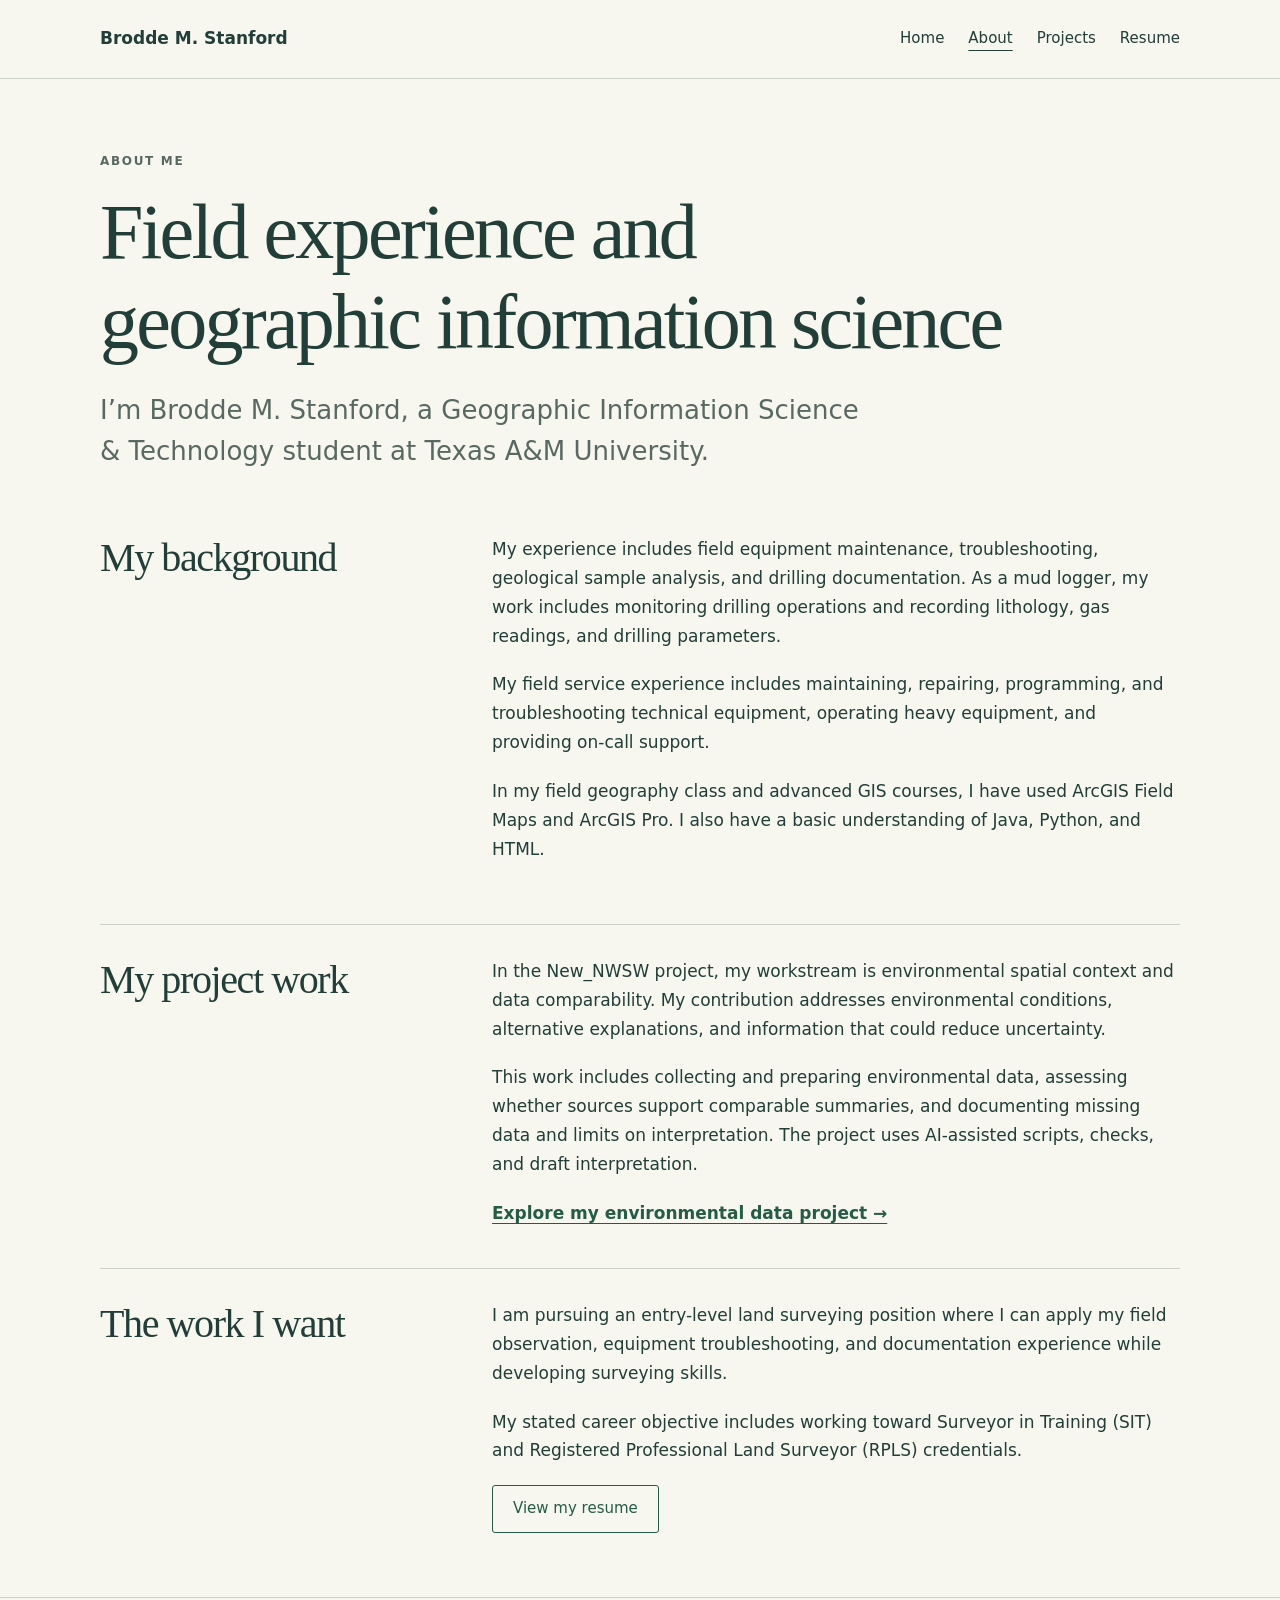
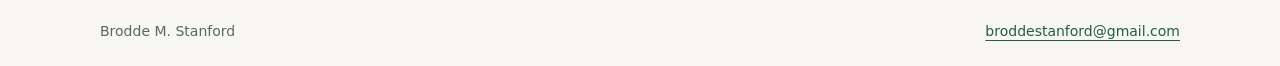
==== about.html @ 60e75bee "Build multi-page personal portfolio" ====
<!doctype html>
<html lang="en">
<head>
  <meta charset="utf-8">
  <meta name="viewport" content="width=device-width, initial-scale=1">
  <meta name="description"
        content="About Brodde M. Stanford, his GIS studies, field experience, and interest in entry-level land surveying.">
  <title>Brodde M. Stanford | About</title>
  <link rel="stylesheet" href="style.css">
</head>
<body>
  <a class="skip-link" href="#main">Skip to content</a>

  <header class="site-header">
    <div class="container header-inner">
      <a class="site-name" href="index.html">Brodde M. Stanford</a>
      <nav aria-label="Main navigation">
        <a href="index.html">Home</a>
        <a href="about.html" aria-current="page">About</a>
        <a href="projects.html">Projects</a>
        <a href="resume.html">Resume</a>
      </nav>
    </div>
  </header>

  <main class="container" id="main">
    <header class="page-heading">
      <p class="eyebrow">About me</p>
      <h1>Field experience and geographic information science</h1>
      <p class="lead">
        I’m Brodde M. Stanford, a Geographic Information Science
        &amp; Technology student at Texas A&amp;M University.
      </p>
    </header>

    <section class="split" aria-labelledby="background-title">
      <h2 id="background-title">My background</h2>
      <div class="prose">
        <p>
          My experience includes field equipment maintenance,
          troubleshooting, geological sample analysis, and drilling
          documentation. As a mud logger, my work includes monitoring
          drilling operations and recording lithology, gas readings,
          and drilling parameters.
        </p>
        <p>
          My field service experience includes maintaining, repairing,
          programming, and troubleshooting technical equipment,
          operating heavy equipment, and providing on-call support.
        </p>
        <p>
          In my field geography class and advanced GIS courses,
          I have used ArcGIS Field Maps and ArcGIS Pro.
          I also have a basic understanding of Java, Python, and HTML.
        </p>
      </div>
    </section>

    <section class="split" aria-labelledby="research-title">
      <h2 id="research-title">My project work</h2>
      <div class="prose">
        <p>
          In the New_NWSW project, my workstream is environmental
          spatial context and data comparability. My contribution
          addresses environmental conditions, alternative
          explanations, and information that could reduce uncertainty.
        </p>
        <p>
          This work includes collecting and preparing environmental
          data, assessing whether sources support comparable
          summaries, and documenting missing data and limits on
          interpretation. The project uses AI-assisted scripts,
          checks, and draft interpretation.
        </p>
        <a class="project-link" href="project-1.html">
          Explore my environmental data project →
        </a>
      </div>
    </section>

    <section class="split" aria-labelledby="direction-title">
      <h2 id="direction-title">The work I want</h2>
      <div class="prose">
        <p>
          I am pursuing an entry-level land surveying position
          where I can apply my field observation, equipment
          troubleshooting, and documentation experience while
          developing surveying skills.
        </p>
        <p>
          My stated career objective includes working toward
          Surveyor in Training (SIT) and Registered Professional
          Land Surveyor (RPLS) credentials.
        </p>
        <a class="button" href="resume.html">View my resume</a>
      </div>
    </section>
  </main>

  <footer class="site-footer">
    <div class="container footer-inner">
      <p>Brodde M. Stanford</p>
      <a href="mailto:broddestanford@gmail.com">
        broddestanford@gmail.com
      </a>
    </div>
  </footer>
</body>
</html>
---- style.css ----
:root {
  --paper: #f7f6ef;
  --surface: #fffef8;
  --ink: #213e39;
  --muted: #586962;
  --accent: #255c46;
  --line: #ccd3c6;
  --radius: 6px;
}

* { box-sizing: border-box; }

html {
  scroll-behavior: smooth;
  scroll-padding-top: 24px;
}

body {
  margin: 0;
  min-height: 100vh;
  display: flex;
  flex-direction: column;
  background: var(--paper);
  color: var(--ink);
  font: 17px/1.7 system-ui, sans-serif;
  overflow-wrap: break-word;
}

a {
  color: var(--accent);
  text-underline-offset: 4px;
}

a:hover { text-decoration-thickness: 2px; }

:focus-visible {
  outline: 3px solid #a56527;
  outline-offset: 5px;
}

.container {
  width: min(100% - 48px, 1080px);
  margin-inline: auto;
}

main {
  flex: 1;
  padding-bottom: 64px;
}

.site-header { border-bottom: 1px solid var(--line); }

.header-inner,
.footer-inner {
  display: flex;
  align-items: center;
  justify-content: space-between;
  gap: 24px;
  padding-block: 22px;
}

.site-name {
  color: var(--ink);
  font-weight: 700;
  text-decoration: none;
}

nav {
  display: flex;
  flex-wrap: wrap;
  gap: 8px 24px;
}

nav a {
  padding-block: 4px;
  color: var(--ink);
  font-size: 15px;
  text-decoration: none;
}

nav a:hover,
nav a[aria-current="page"] {
  text-decoration: underline;
  text-underline-offset: 7px;
}

.skip-link {
  position: absolute;
  top: -100px;
  left: 16px;
  z-index: 10000;
  padding: 10px 16px;
  background: var(--surface);
}

.skip-link:focus { top: 12px; }

.hero,
.page-heading { padding-block: 72px 44px; }

.eyebrow {
  margin: 0 0 16px;
  color: var(--muted);
  font-size: 12px;
  font-weight: 600;
  letter-spacing: .14em;
  text-transform: uppercase;
}

h1,
h2 {
  font-family: Georgia, serif;
  font-weight: 400;
  line-height: 1.15;
  letter-spacing: -.035em;
  text-wrap: balance;
}

h1 {
  max-width: 950px;
  margin: 0 0 24px;
  font-size: clamp(42px, 7vw, 78px);
}

h2 {
  margin: 0 0 20px;
  font-size: clamp(29px, 4vw, 40px);
}

h3 {
  margin: 0 0 12px;
  font-size: 21px;
  line-height: 1.35;
}

p { margin: 0 0 20px; }

.headline,
.lead {
  max-width: 760px;
  color: var(--muted);
  font-size: clamp(20px, 3vw, 26px);
  line-height: 1.55;
}

section + section,
.resume-section {
  margin-top: 40px;
  padding-top: 32px;
  border-top: 1px solid var(--line);
}

.prose { max-width: 760px; }

.prose h2:not(:first-child) { margin-top: 42px; }

.prose h3:not(:first-child) { margin-top: 28px; }

.prose li + li { margin-top: 8px; }

.split {
  display: grid;
  grid-template-columns: 1fr 2fr;
  gap: 48px;
}

.project-grid {
  display: grid;
  grid-template-columns: repeat(auto-fit, minmax(min(100%, 290px), 1fr));
  gap: 22px;
}

.project-card,
.featured {
  padding: clamp(24px, 4vw, 40px);
  border: 1px solid var(--line);
  border-radius: var(--radius);
  background: var(--surface);
}

.project-card {
  display: flex;
  flex-direction: column;
  align-items: flex-start;
}

.project-card p { color: var(--muted); }

.project-card .project-link { margin-top: auto; }

.project-link { font-weight: 600; }

.button {
  display: inline-block;
  padding: 10px 20px;
  border: 1px solid var(--accent);
  border-radius: 3px;
  color: var(--accent);
  font-size: 15px;
  text-decoration: none;
}

.button:hover {
  background: var(--accent);
  color: var(--surface);
}

.project-meta {
  display: grid;
  grid-template-columns: repeat(auto-fit, minmax(180px, 1fr));
  gap: 20px;
  margin: 0 0 36px;
  padding-block: 22px;
  border-block: 1px solid var(--line);
}

dt {
  color: var(--muted);
  font-size: 13px;
  font-weight: 600;
}

dd { margin: 6px 0 0; }

figure { margin: 28px 0; }

img,
svg {
  display: block;
  max-width: 100%;
  height: auto;
}

figure img { border-radius: var(--radius); }

figcaption,
.note,
.resume-meta {
  margin-top: 10px;
  color: var(--muted);
  font-size: 14px;
}

.map,
#map {
  width: 100%;
  height: clamp(300px, 55vh, 520px);
  border: 1px solid var(--line);
  border-radius: var(--radius);
}

.map img,
#map img { max-width: none; }

iframe {
  display: block;
  width: 100%;
  height: 560px;
  border: 1px solid var(--line);
  border-radius: var(--radius);
}

.table-wrap { overflow-x: auto; }

table {
  width: 100%;
  border-collapse: collapse;
  font-size: 15px;
}

th,
td {
  padding: 12px;
  border-bottom: 1px solid var(--line);
  text-align: left;
  vertical-align: top;
}

th { background: var(--surface); }

.resume-entry + .resume-entry { margin-top: 28px; }

.resume-entry h3 { margin-bottom: 4px; }

.resume-entry ul { padding-left: 22px; }

.site-footer {
  border-top: 1px solid var(--line);
  color: var(--muted);
  font-size: 14px;
}

.site-footer p { margin: 0; }

.site-footer a { overflow-wrap: anywhere; }

@media (max-width: 680px) {
  .container { width: min(100% - 36px, 1080px); }

  .header-inner,
  .footer-inner {
    align-items: flex-start;
    flex-direction: column;
    gap: 14px;
  }

  nav { gap: 8px 20px; }

  nav a { padding-block: 8px; }

  .hero,
  .page-heading { padding-block: 46px 30px; }

  .split { grid-template-columns: 1fr; gap: 20px; }

  main { padding-bottom: 40px; }

  iframe { height: 420px; }
}

@media (prefers-reduced-motion: reduce) {
  html { scroll-behavior: auto; }
}

@media print {
  body { background: white; color: black; font-size: 11pt; }
  .container { width: 100%; }
  nav, .skip-link, .button { display: none; }
  .hero, .page-heading { padding-block: 20px; }
  .project-card, .resume-entry, figure { break-inside: avoid; }
  a { color: black; }
  .map, #map, iframe { display: none; }
}
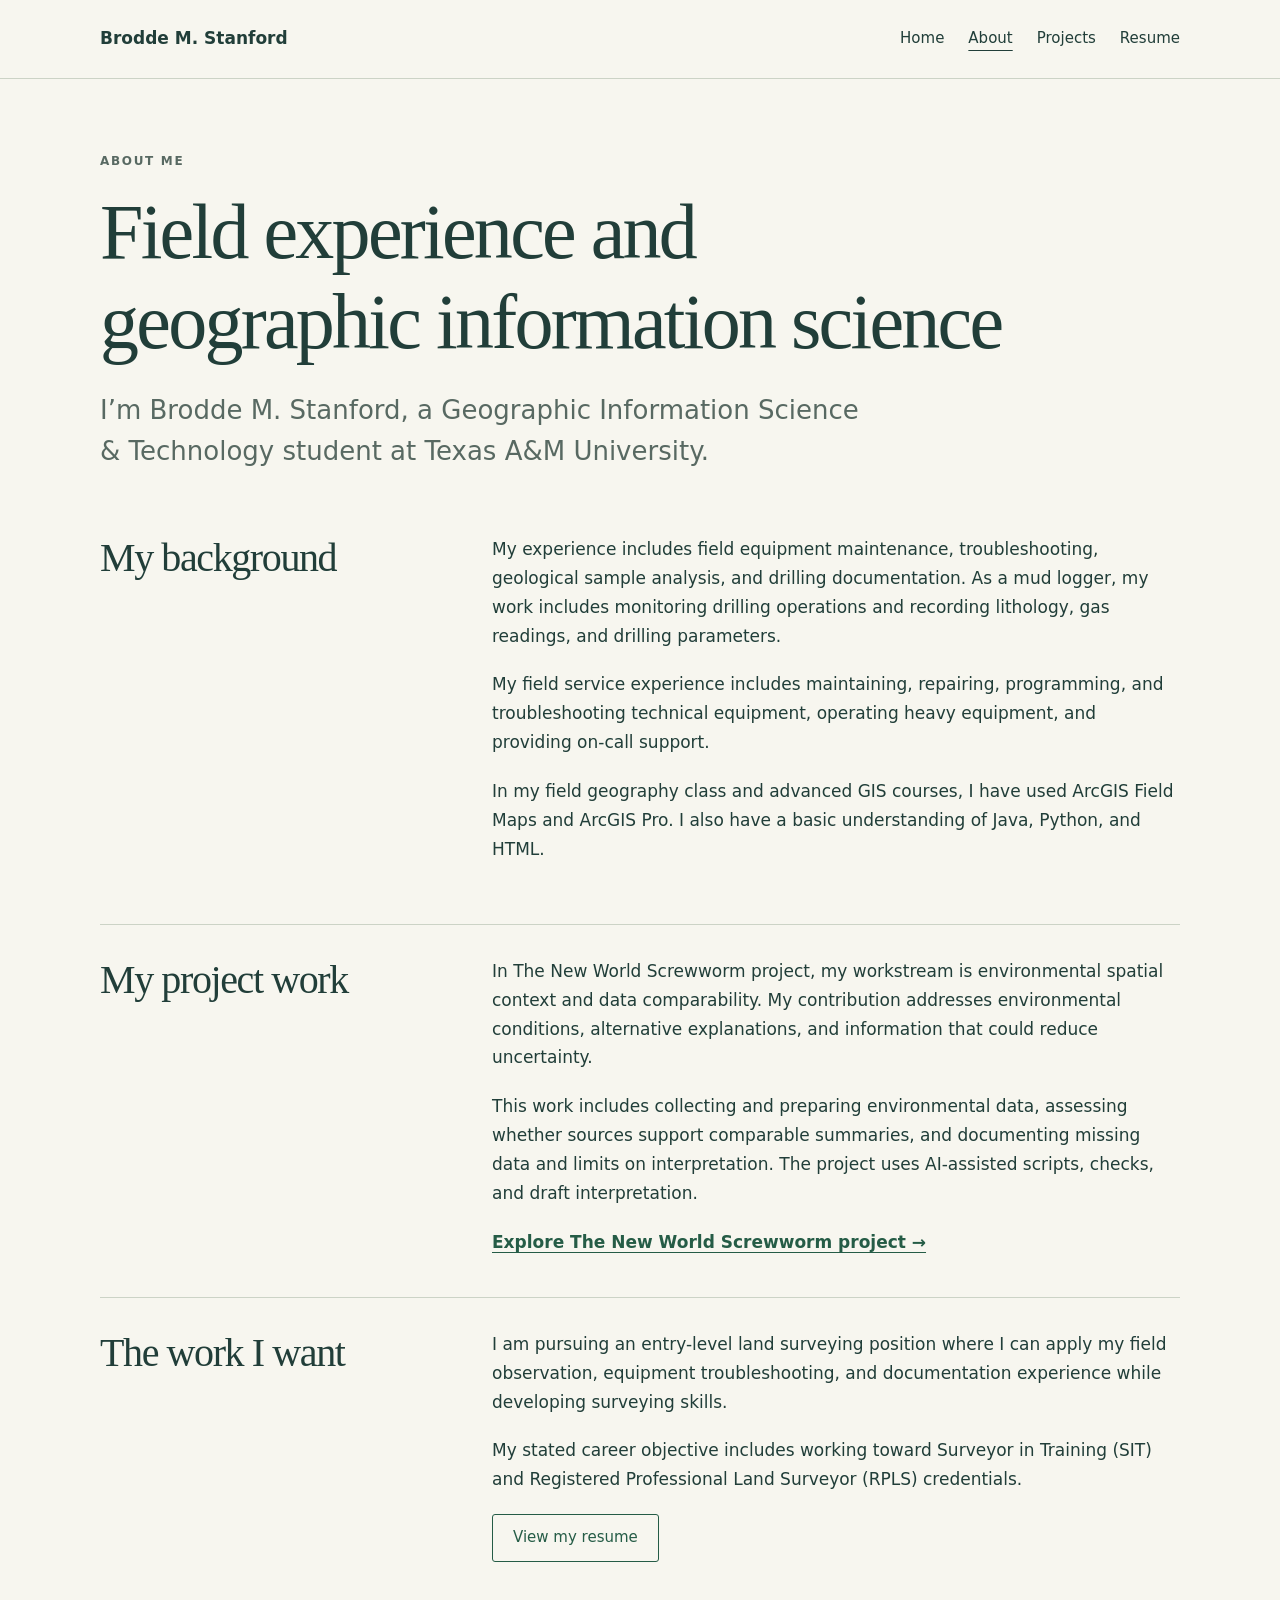
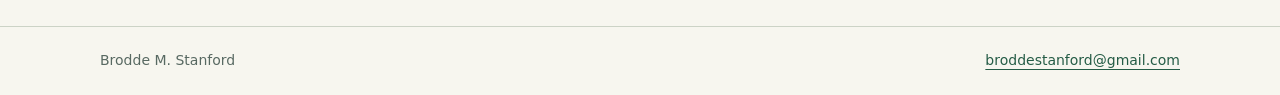
==== commit 60445103: "Rename project to The New World Screwworm" ====
--- a/about.html
+++ b/about.html
@@ -1,109 +1,109 @@
-<!doctype html>
-<html lang="en">
-<head>
-  <meta charset="utf-8">
-  <meta name="viewport" content="width=device-width, initial-scale=1">
-  <meta name="description"
-        content="About Brodde M. Stanford, his GIS studies, field experience, and interest in entry-level land surveying.">
-  <title>Brodde M. Stanford | About</title>
-  <link rel="stylesheet" href="style.css">
-</head>
-<body>
-  <a class="skip-link" href="#main">Skip to content</a>
-
-  <header class="site-header">
-    <div class="container header-inner">
-      <a class="site-name" href="index.html">Brodde M. Stanford</a>
-      <nav aria-label="Main navigation">
-        <a href="index.html">Home</a>
-        <a href="about.html" aria-current="page">About</a>
-        <a href="projects.html">Projects</a>
-        <a href="resume.html">Resume</a>
-      </nav>
-    </div>
-  </header>
-
-  <main class="container" id="main">
-    <header class="page-heading">
-      <p class="eyebrow">About me</p>
-      <h1>Field experience and geographic information science</h1>
-      <p class="lead">
-        I’m Brodde M. Stanford, a Geographic Information Science
-        &amp; Technology student at Texas A&amp;M University.
-      </p>
-    </header>
-
-    <section class="split" aria-labelledby="background-title">
-      <h2 id="background-title">My background</h2>
-      <div class="prose">
-        <p>
-          My experience includes field equipment maintenance,
-          troubleshooting, geological sample analysis, and drilling
-          documentation. As a mud logger, my work includes monitoring
-          drilling operations and recording lithology, gas readings,
-          and drilling parameters.
-        </p>
-        <p>
-          My field service experience includes maintaining, repairing,
-          programming, and troubleshooting technical equipment,
-          operating heavy equipment, and providing on-call support.
-        </p>
-        <p>
-          In my field geography class and advanced GIS courses,
-          I have used ArcGIS Field Maps and ArcGIS Pro.
-          I also have a basic understanding of Java, Python, and HTML.
-        </p>
-      </div>
-    </section>
-
-    <section class="split" aria-labelledby="research-title">
-      <h2 id="research-title">My project work</h2>
-      <div class="prose">
-        <p>
-          In the New_NWSW project, my workstream is environmental
-          spatial context and data comparability. My contribution
-          addresses environmental conditions, alternative
-          explanations, and information that could reduce uncertainty.
-        </p>
-        <p>
-          This work includes collecting and preparing environmental
-          data, assessing whether sources support comparable
-          summaries, and documenting missing data and limits on
-          interpretation. The project uses AI-assisted scripts,
-          checks, and draft interpretation.
-        </p>
-        <a class="project-link" href="project-1.html">
-          Explore my environmental data project →
-        </a>
-      </div>
-    </section>
-
-    <section class="split" aria-labelledby="direction-title">
-      <h2 id="direction-title">The work I want</h2>
-      <div class="prose">
-        <p>
-          I am pursuing an entry-level land surveying position
-          where I can apply my field observation, equipment
-          troubleshooting, and documentation experience while
-          developing surveying skills.
-        </p>
-        <p>
-          My stated career objective includes working toward
-          Surveyor in Training (SIT) and Registered Professional
-          Land Surveyor (RPLS) credentials.
-        </p>
-        <a class="button" href="resume.html">View my resume</a>
-      </div>
-    </section>
-  </main>
-
-  <footer class="site-footer">
-    <div class="container footer-inner">
-      <p>Brodde M. Stanford</p>
-      <a href="mailto:broddestanford@gmail.com">
-        broddestanford@gmail.com
-      </a>
-    </div>
-  </footer>
-</body>
-</html>
+<!doctype html>
+<html lang="en">
+<head>
+  <meta charset="utf-8">
+  <meta name="viewport" content="width=device-width, initial-scale=1">
+  <meta name="description"
+        content="About Brodde M. Stanford, his GIS studies, field experience, and interest in entry-level land surveying.">
+  <title>Brodde M. Stanford | About</title>
+  <link rel="stylesheet" href="style.css">
+</head>
+<body>
+  <a class="skip-link" href="#main">Skip to content</a>
+
+  <header class="site-header">
+    <div class="container header-inner">
+      <a class="site-name" href="index.html">Brodde M. Stanford</a>
+      <nav aria-label="Main navigation">
+        <a href="index.html">Home</a>
+        <a href="about.html" aria-current="page">About</a>
+        <a href="projects.html">Projects</a>
+        <a href="resume.html">Resume</a>
+      </nav>
+    </div>
+  </header>
+
+  <main class="container" id="main">
+    <header class="page-heading">
+      <p class="eyebrow">About me</p>
+      <h1>Field experience and geographic information science</h1>
+      <p class="lead">
+        I’m Brodde M. Stanford, a Geographic Information Science
+        &amp; Technology student at Texas A&amp;M University.
+      </p>
+    </header>
+
+    <section class="split" aria-labelledby="background-title">
+      <h2 id="background-title">My background</h2>
+      <div class="prose">
+        <p>
+          My experience includes field equipment maintenance,
+          troubleshooting, geological sample analysis, and drilling
+          documentation. As a mud logger, my work includes monitoring
+          drilling operations and recording lithology, gas readings,
+          and drilling parameters.
+        </p>
+        <p>
+          My field service experience includes maintaining, repairing,
+          programming, and troubleshooting technical equipment,
+          operating heavy equipment, and providing on-call support.
+        </p>
+        <p>
+          In my field geography class and advanced GIS courses,
+          I have used ArcGIS Field Maps and ArcGIS Pro.
+          I also have a basic understanding of Java, Python, and HTML.
+        </p>
+      </div>
+    </section>
+
+    <section class="split" aria-labelledby="research-title">
+      <h2 id="research-title">My project work</h2>
+      <div class="prose">
+        <p>
+          In The New World Screwworm project, my workstream is environmental
+          spatial context and data comparability. My contribution
+          addresses environmental conditions, alternative
+          explanations, and information that could reduce uncertainty.
+        </p>
+        <p>
+          This work includes collecting and preparing environmental
+          data, assessing whether sources support comparable
+          summaries, and documenting missing data and limits on
+          interpretation. The project uses AI-assisted scripts,
+          checks, and draft interpretation.
+        </p>
+        <a class="project-link" href="project-1.html">
+          Explore The New World Screwworm project →
+        </a>
+      </div>
+    </section>
+
+    <section class="split" aria-labelledby="direction-title">
+      <h2 id="direction-title">The work I want</h2>
+      <div class="prose">
+        <p>
+          I am pursuing an entry-level land surveying position
+          where I can apply my field observation, equipment
+          troubleshooting, and documentation experience while
+          developing surveying skills.
+        </p>
+        <p>
+          My stated career objective includes working toward
+          Surveyor in Training (SIT) and Registered Professional
+          Land Surveyor (RPLS) credentials.
+        </p>
+        <a class="button" href="resume.html">View my resume</a>
+      </div>
+    </section>
+  </main>
+
+  <footer class="site-footer">
+    <div class="container footer-inner">
+      <p>Brodde M. Stanford</p>
+      <a href="mailto:broddestanford@gmail.com">
+        broddestanford@gmail.com
+      </a>
+    </div>
+  </footer>
+</body>
+</html>
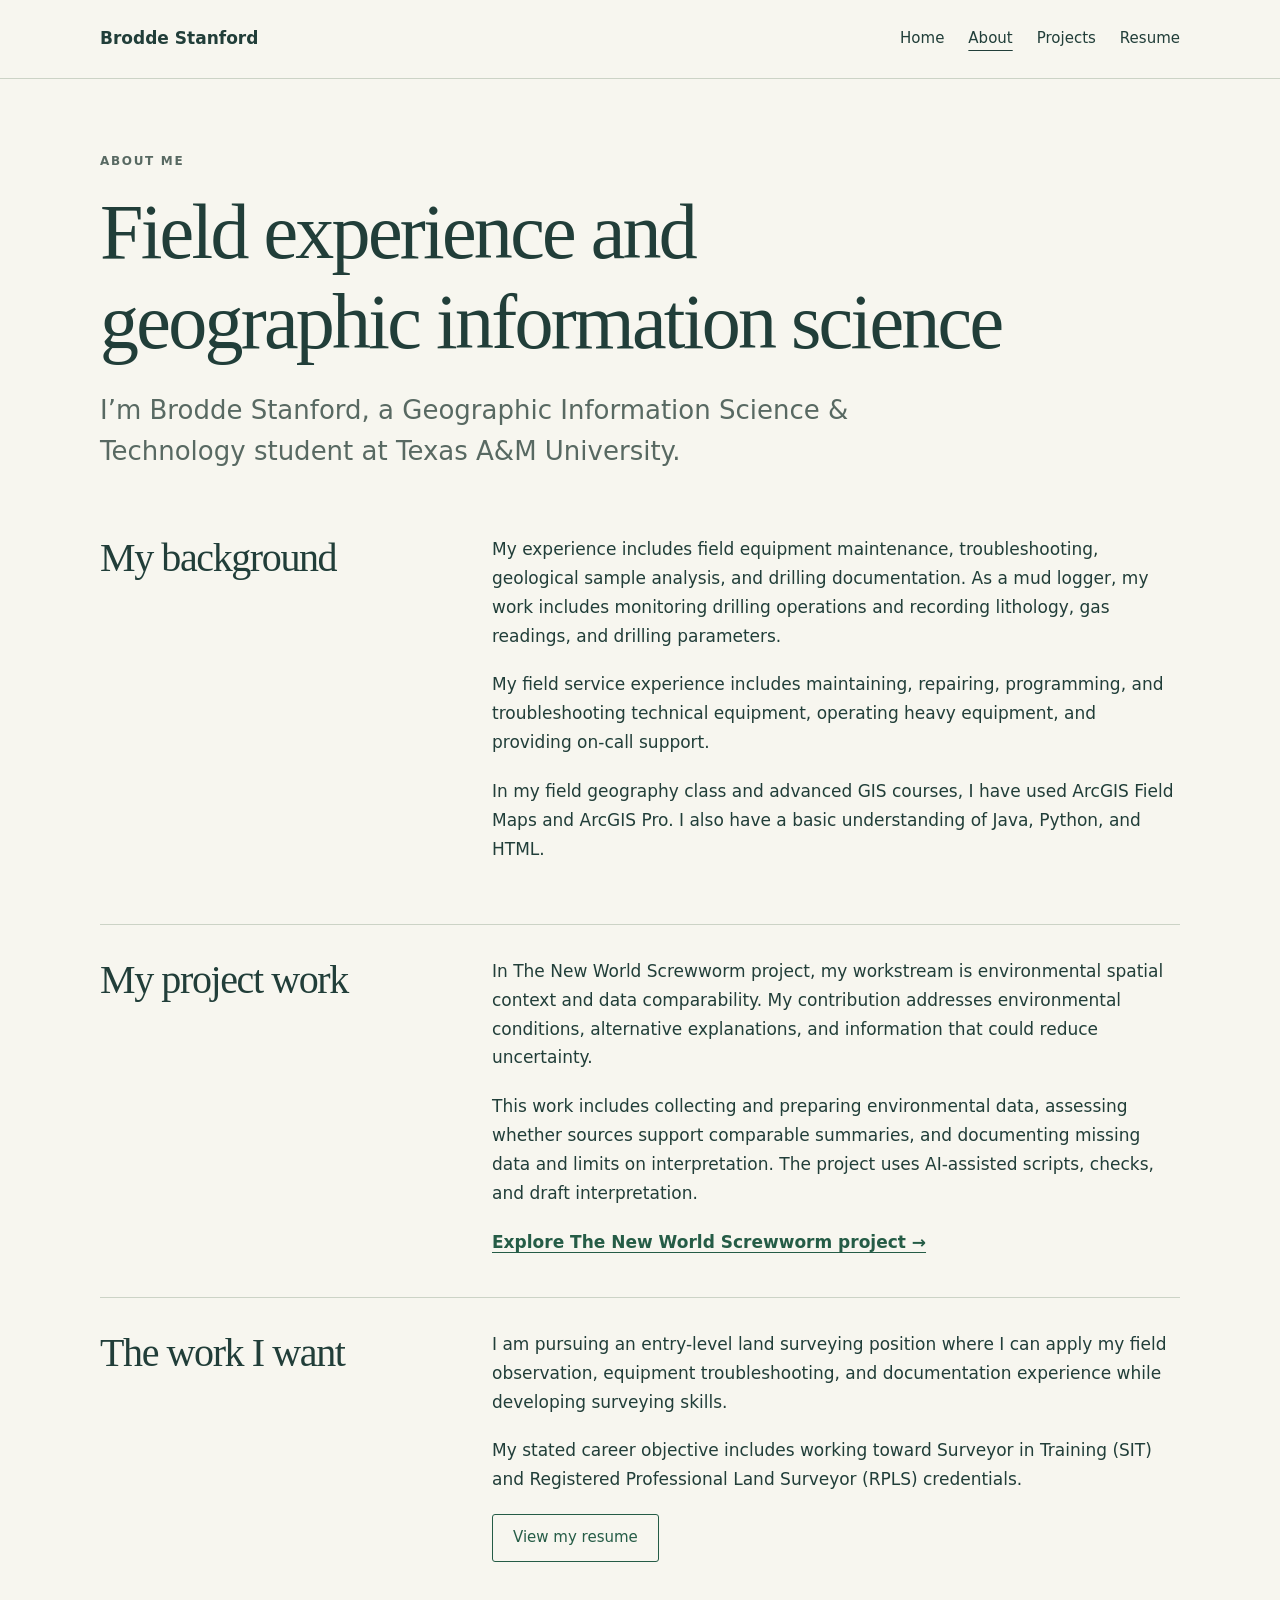
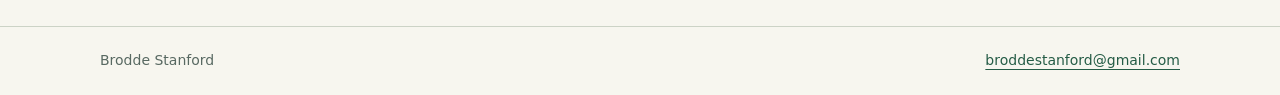
==== commit b98a9061: "Use Brodde Stanford outside the resume" ====
--- a/about.html
+++ b/about.html
@@ -4,8 +4,8 @@
   <meta charset="utf-8">
   <meta name="viewport" content="width=device-width, initial-scale=1">
   <meta name="description"
-        content="About Brodde M. Stanford, his GIS studies, field experience, and interest in entry-level land surveying.">
-  <title>Brodde M. Stanford | About</title>
+        content="About Brodde Stanford, his GIS studies, field experience, and interest in entry-level land surveying.">
+  <title>Brodde Stanford | About</title>
   <link rel="stylesheet" href="style.css">
 </head>
 <body>
@@ -13,7 +13,7 @@
 
   <header class="site-header">
     <div class="container header-inner">
-      <a class="site-name" href="index.html">Brodde M. Stanford</a>
+      <a class="site-name" href="index.html">Brodde Stanford</a>
       <nav aria-label="Main navigation">
         <a href="index.html">Home</a>
         <a href="about.html" aria-current="page">About</a>
@@ -28,7 +28,7 @@
       <p class="eyebrow">About me</p>
       <h1>Field experience and geographic information science</h1>
       <p class="lead">
-        I’m Brodde M. Stanford, a Geographic Information Science
+        I’m Brodde Stanford, a Geographic Information Science
         &amp; Technology student at Texas A&amp;M University.
       </p>
     </header>
@@ -99,7 +99,7 @@
 
   <footer class="site-footer">
     <div class="container footer-inner">
-      <p>Brodde M. Stanford</p>
+      <p>Brodde Stanford</p>
       <a href="mailto:broddestanford@gmail.com">
         broddestanford@gmail.com
       </a>
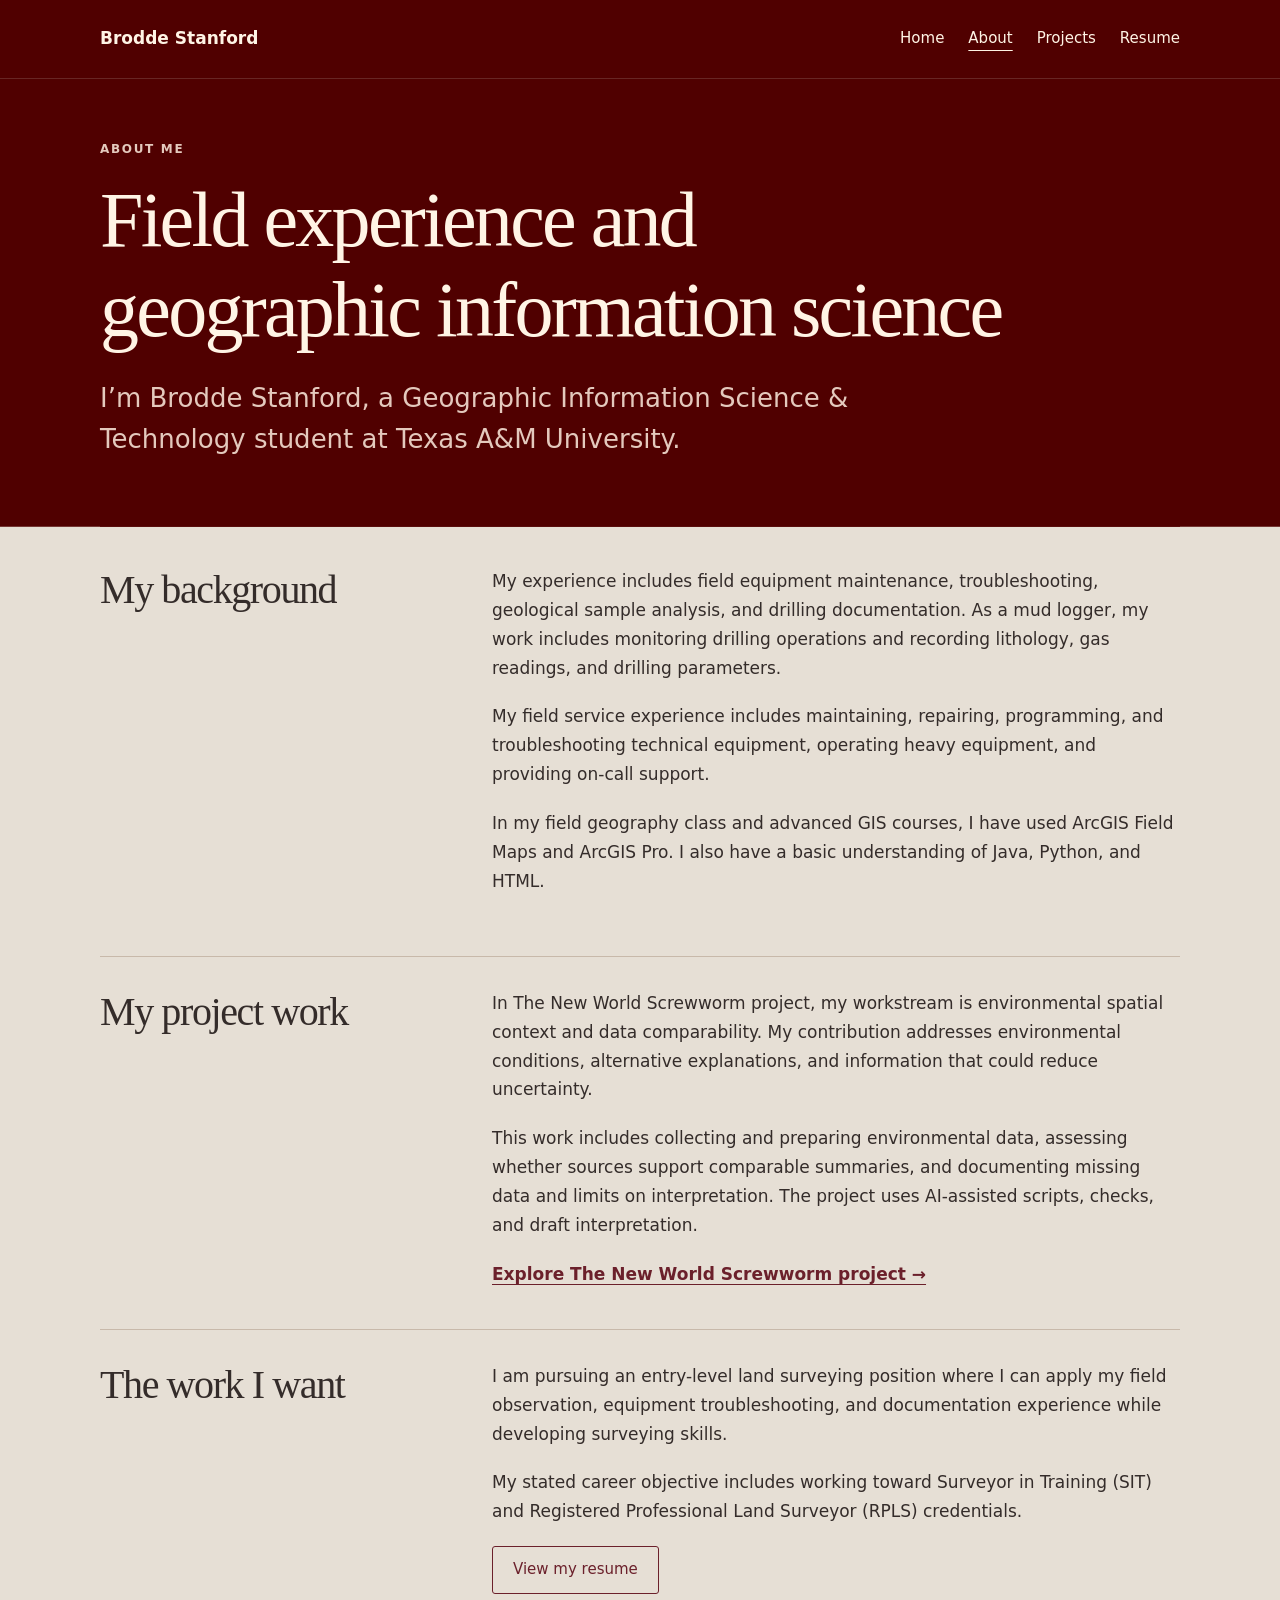
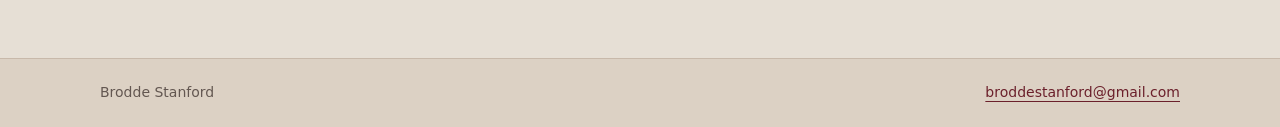
==== commit 68438de0: "Add maroon headers and soften page colors" ====
--- a/about.html
+++ b/about.html
@@ -6,7 +6,7 @@
   <meta name="description"
         content="About Brodde Stanford, his GIS studies, field experience, and interest in entry-level land surveying.">
   <title>Brodde Stanford | About</title>
-  <link rel="stylesheet" href="style.css">
+  <link rel="stylesheet" href="style.css?v=maroon-1">
 </head>
 <body>
   <a class="skip-link" href="#main">Skip to content</a>
--- a/style.css
+++ b/style.css
@@ -1,333 +1,374 @@
-:root {
-  --paper: #f7f6ef;
-  --surface: #fffef8;
-  --ink: #213e39;
-  --muted: #586962;
-  --accent: #255c46;
-  --line: #ccd3c6;
-  --radius: 6px;
-}
-
-* { box-sizing: border-box; }
-
-html {
-  scroll-behavior: smooth;
-  scroll-padding-top: 24px;
-}
-
-body {
-  margin: 0;
-  min-height: 100vh;
-  display: flex;
-  flex-direction: column;
-  background: var(--paper);
-  color: var(--ink);
-  font: 17px/1.7 system-ui, sans-serif;
-  overflow-wrap: break-word;
-}
-
-a {
-  color: var(--accent);
-  text-underline-offset: 4px;
-}
-
-a:hover { text-decoration-thickness: 2px; }
-
-:focus-visible {
-  outline: 3px solid #a56527;
-  outline-offset: 5px;
-}
-
-.container {
-  width: min(100% - 48px, 1080px);
-  margin-inline: auto;
-}
-
-main {
-  flex: 1;
-  padding-bottom: 64px;
-}
-
-.site-header { border-bottom: 1px solid var(--line); }
-
-.header-inner,
-.footer-inner {
-  display: flex;
-  align-items: center;
-  justify-content: space-between;
-  gap: 24px;
-  padding-block: 22px;
-}
-
-.site-name {
-  color: var(--ink);
-  font-weight: 700;
-  text-decoration: none;
-}
-
-nav {
-  display: flex;
-  flex-wrap: wrap;
-  gap: 8px 24px;
-}
-
-nav a {
-  padding-block: 4px;
-  color: var(--ink);
-  font-size: 15px;
-  text-decoration: none;
-}
-
-nav a:hover,
-nav a[aria-current="page"] {
-  text-decoration: underline;
-  text-underline-offset: 7px;
-}
-
-.skip-link {
-  position: absolute;
-  top: -100px;
-  left: 16px;
-  z-index: 10000;
-  padding: 10px 16px;
-  background: var(--surface);
-}
-
-.skip-link:focus { top: 12px; }
-
-.hero,
-.page-heading { padding-block: 72px 44px; }
-
-.eyebrow {
-  margin: 0 0 16px;
-  color: var(--muted);
-  font-size: 12px;
-  font-weight: 600;
-  letter-spacing: .14em;
-  text-transform: uppercase;
-}
-
-h1,
-h2 {
-  font-family: Georgia, serif;
-  font-weight: 400;
-  line-height: 1.15;
-  letter-spacing: -.035em;
-  text-wrap: balance;
-}
-
-h1 {
-  max-width: 950px;
-  margin: 0 0 24px;
-  font-size: clamp(42px, 7vw, 78px);
-}
-
-h2 {
-  margin: 0 0 20px;
-  font-size: clamp(29px, 4vw, 40px);
-}
-
-h3 {
-  margin: 0 0 12px;
-  font-size: 21px;
-  line-height: 1.35;
-}
-
-p { margin: 0 0 20px; }
-
-.headline,
-.lead {
-  max-width: 760px;
-  color: var(--muted);
-  font-size: clamp(20px, 3vw, 26px);
-  line-height: 1.55;
-}
-
-section + section,
-.resume-section {
-  margin-top: 40px;
-  padding-top: 32px;
-  border-top: 1px solid var(--line);
-}
-
-.prose { max-width: 760px; }
-
-.prose h2:not(:first-child) { margin-top: 42px; }
-
-.prose h3:not(:first-child) { margin-top: 28px; }
-
-.prose li + li { margin-top: 8px; }
-
-.split {
-  display: grid;
-  grid-template-columns: 1fr 2fr;
-  gap: 48px;
-}
-
-.project-grid {
-  display: grid;
-  grid-template-columns: repeat(auto-fit, minmax(min(100%, 290px), 1fr));
-  gap: 22px;
-}
-
-.project-card,
-.featured {
-  padding: clamp(24px, 4vw, 40px);
-  border: 1px solid var(--line);
-  border-radius: var(--radius);
-  background: var(--surface);
-}
-
-.project-card {
-  display: flex;
-  flex-direction: column;
-  align-items: flex-start;
-}
-
-.project-card p { color: var(--muted); }
-
-.project-card .project-link { margin-top: auto; }
-
-.project-link { font-weight: 600; }
-
-.button {
-  display: inline-block;
-  padding: 10px 20px;
-  border: 1px solid var(--accent);
-  border-radius: 3px;
-  color: var(--accent);
-  font-size: 15px;
-  text-decoration: none;
-}
-
-.button:hover {
-  background: var(--accent);
-  color: var(--surface);
-}
-
-.project-meta {
-  display: grid;
-  grid-template-columns: repeat(auto-fit, minmax(180px, 1fr));
-  gap: 20px;
-  margin: 0 0 36px;
-  padding-block: 22px;
-  border-block: 1px solid var(--line);
-}
-
-dt {
-  color: var(--muted);
-  font-size: 13px;
-  font-weight: 600;
-}
-
-dd { margin: 6px 0 0; }
-
-figure { margin: 28px 0; }
-
-img,
-svg {
-  display: block;
-  max-width: 100%;
-  height: auto;
-}
-
-figure img { border-radius: var(--radius); }
-
-figcaption,
-.note,
-.resume-meta {
-  margin-top: 10px;
-  color: var(--muted);
-  font-size: 14px;
-}
-
-.map,
-#map {
-  width: 100%;
-  height: clamp(300px, 55vh, 520px);
-  border: 1px solid var(--line);
-  border-radius: var(--radius);
-}
-
-.map img,
-#map img { max-width: none; }
-
-iframe {
-  display: block;
-  width: 100%;
-  height: 560px;
-  border: 1px solid var(--line);
-  border-radius: var(--radius);
-}
-
-.table-wrap { overflow-x: auto; }
-
-table {
-  width: 100%;
-  border-collapse: collapse;
-  font-size: 15px;
-}
-
-th,
-td {
-  padding: 12px;
-  border-bottom: 1px solid var(--line);
-  text-align: left;
-  vertical-align: top;
-}
-
-th { background: var(--surface); }
-
-.resume-entry + .resume-entry { margin-top: 28px; }
-
-.resume-entry h3 { margin-bottom: 4px; }
-
-.resume-entry ul { padding-left: 22px; }
-
-.site-footer {
-  border-top: 1px solid var(--line);
-  color: var(--muted);
-  font-size: 14px;
-}
-
-.site-footer p { margin: 0; }
-
-.site-footer a { overflow-wrap: anywhere; }
-
-@media (max-width: 680px) {
-  .container { width: min(100% - 36px, 1080px); }
-
-  .header-inner,
-  .footer-inner {
-    align-items: flex-start;
-    flex-direction: column;
-    gap: 14px;
-  }
-
-  nav { gap: 8px 20px; }
-
-  nav a { padding-block: 8px; }
-
-  .hero,
-  .page-heading { padding-block: 46px 30px; }
-
-  .split { grid-template-columns: 1fr; gap: 20px; }
-
-  main { padding-bottom: 40px; }
-
-  iframe { height: 420px; }
-}
-
-@media (prefers-reduced-motion: reduce) {
-  html { scroll-behavior: auto; }
-}
-
-@media print {
-  body { background: white; color: black; font-size: 11pt; }
-  .container { width: 100%; }
-  nav, .skip-link, .button { display: none; }
-  .hero, .page-heading { padding-block: 20px; }
-  .project-card, .resume-entry, figure { break-inside: avoid; }
-  a { color: black; }
-  .map, #map, iframe { display: none; }
-}
+:root {
+  --paper: #e6dfd5;
+  --surface: #f0e9df;
+  --ink: #342c2a;
+  --muted: #635751;
+  --accent: #6b202b;
+  --maroon: #500000;
+  --header-text: #fff4e5;
+  --line: #c8b9aa;
+  --radius: 6px;
+}
+
+* { box-sizing: border-box; }
+
+html {
+  scroll-behavior: smooth;
+  scroll-padding-top: 24px;
+}
+
+body {
+  margin: 0;
+  min-height: 100vh;
+  display: flex;
+  flex-direction: column;
+  background: var(--paper);
+  color: var(--ink);
+  font: 17px/1.7 system-ui, sans-serif;
+  overflow-wrap: break-word;
+}
+
+a {
+  color: var(--accent);
+  text-underline-offset: 4px;
+}
+
+a:hover { text-decoration-thickness: 2px; }
+
+:focus-visible {
+  outline: 3px solid #a56527;
+  outline-offset: 5px;
+}
+
+.container {
+  width: min(100% - 48px, 1080px);
+  margin-inline: auto;
+}
+
+main {
+  flex: 1;
+  padding-bottom: 64px;
+}
+
+.site-header {
+  background: var(--maroon);
+  border-bottom: 1px solid #814d48;
+}
+.site-header .site-name,
+.site-header nav a { color: var(--header-text); }
+.site-header :focus-visible,
+.hero :focus-visible,
+.page-heading :focus-visible { outline-color: #f0cc8a; }
+
+.header-inner,
+.footer-inner {
+  display: flex;
+  align-items: center;
+  justify-content: space-between;
+  gap: 24px;
+  padding-block: 22px;
+}
+
+.site-name {
+  color: var(--ink);
+  font-weight: 700;
+  text-decoration: none;
+}
+
+nav {
+  display: flex;
+  flex-wrap: wrap;
+  gap: 8px 24px;
+}
+
+nav a {
+  padding-block: 4px;
+  color: var(--ink);
+  font-size: 15px;
+  text-decoration: none;
+}
+
+nav a:hover,
+nav a[aria-current="page"] {
+  text-decoration: underline;
+  text-underline-offset: 7px;
+}
+
+.skip-link {
+  position: absolute;
+  top: -100px;
+  left: 16px;
+  z-index: 10000;
+  padding: 10px 16px;
+  background: var(--surface);
+}
+
+.skip-link:focus { top: 12px; }
+
+.hero,
+.page-heading {
+  padding-block: 60px 48px;
+  margin-bottom: 40px;
+  background: var(--maroon);
+  color: var(--header-text);
+  box-shadow: 0 0 0 100vmax var(--maroon);
+  clip-path: inset(0 -100vmax);
+}
+.hero .eyebrow,
+.page-heading .eyebrow,
+.hero .headline,
+.page-heading .lead { color: #e4c9bd; }
+.page-heading a { color: var(--header-text); }
+.hero .button,
+.page-heading .button {
+  background: var(--header-text);
+  color: var(--maroon);
+  border-color: var(--header-text);
+}
+.hero .button:hover,
+.page-heading .button:hover {
+  background: #e4c9bd;
+  color: var(--maroon);
+}
+
+.eyebrow {
+  margin: 0 0 16px;
+  color: var(--muted);
+  font-size: 12px;
+  font-weight: 600;
+  letter-spacing: .14em;
+  text-transform: uppercase;
+}
+
+h1,
+h2 {
+  font-family: Georgia, serif;
+  font-weight: 400;
+  line-height: 1.15;
+  letter-spacing: -.035em;
+  text-wrap: balance;
+}
+
+h1 {
+  max-width: 950px;
+  margin: 0 0 24px;
+  font-size: clamp(42px, 7vw, 78px);
+}
+
+h2 {
+  margin: 0 0 20px;
+  font-size: clamp(29px, 4vw, 40px);
+}
+
+h3 {
+  margin: 0 0 12px;
+  font-size: 21px;
+  line-height: 1.35;
+}
+
+p { margin: 0 0 20px; }
+
+.headline,
+.lead {
+  max-width: 760px;
+  color: var(--muted);
+  font-size: clamp(20px, 3vw, 26px);
+  line-height: 1.55;
+}
+
+section + section,
+.resume-section {
+  margin-top: 40px;
+  padding-top: 32px;
+  border-top: 1px solid var(--line);
+}
+
+.prose { max-width: 760px; }
+
+.prose h2:not(:first-child) { margin-top: 42px; }
+
+.prose h3:not(:first-child) { margin-top: 28px; }
+
+.prose li + li { margin-top: 8px; }
+
+.split {
+  display: grid;
+  grid-template-columns: 1fr 2fr;
+  gap: 48px;
+}
+
+.project-grid {
+  display: grid;
+  grid-template-columns: repeat(auto-fit, minmax(min(100%, 290px), 1fr));
+  gap: 22px;
+}
+
+.project-card,
+.featured {
+  padding: clamp(24px, 4vw, 40px);
+  border: 1px solid var(--line);
+  border-radius: var(--radius);
+  background: var(--surface);
+}
+
+.project-card {
+  display: flex;
+  flex-direction: column;
+  align-items: flex-start;
+}
+
+.project-card p { color: var(--muted); }
+
+.project-card .project-link { margin-top: auto; }
+
+.project-link { font-weight: 600; }
+
+.button {
+  display: inline-block;
+  padding: 10px 20px;
+  border: 1px solid var(--accent);
+  border-radius: 3px;
+  color: var(--accent);
+  font-size: 15px;
+  text-decoration: none;
+}
+
+.button:hover {
+  background: var(--accent);
+  color: var(--surface);
+}
+
+.project-meta {
+  display: grid;
+  grid-template-columns: repeat(auto-fit, minmax(180px, 1fr));
+  gap: 20px;
+  margin: 0 0 36px;
+  padding-block: 22px;
+  border-block: 1px solid var(--line);
+}
+
+dt {
+  color: var(--muted);
+  font-size: 13px;
+  font-weight: 600;
+}
+
+dd { margin: 6px 0 0; }
+
+figure { margin: 28px 0; }
+
+img,
+svg {
+  display: block;
+  max-width: 100%;
+  height: auto;
+}
+
+figure img { border-radius: var(--radius); }
+
+figcaption,
+.note,
+.resume-meta {
+  margin-top: 10px;
+  color: var(--muted);
+  font-size: 14px;
+}
+
+.map,
+#map {
+  width: 100%;
+  height: clamp(300px, 55vh, 520px);
+  border: 1px solid var(--line);
+  border-radius: var(--radius);
+}
+
+.map img,
+#map img { max-width: none; }
+
+iframe {
+  display: block;
+  width: 100%;
+  height: 560px;
+  border: 1px solid var(--line);
+  border-radius: var(--radius);
+}
+
+.table-wrap { overflow-x: auto; }
+
+table {
+  width: 100%;
+  border-collapse: collapse;
+  font-size: 15px;
+}
+
+th,
+td {
+  padding: 12px;
+  border-bottom: 1px solid var(--line);
+  text-align: left;
+  vertical-align: top;
+}
+
+th { background: var(--surface); }
+
+.resume-entry + .resume-entry { margin-top: 28px; }
+
+.resume-entry h3 { margin-bottom: 4px; }
+
+.resume-entry ul { padding-left: 22px; }
+
+.site-footer {
+  background: #dcd1c4;
+  border-top: 1px solid var(--line);
+  color: var(--muted);
+  font-size: 14px;
+}
+
+.site-footer p { margin: 0; }
+
+.site-footer a { overflow-wrap: anywhere; }
+
+@media (max-width: 680px) {
+  .container { width: min(100% - 36px, 1080px); }
+
+  .header-inner,
+  .footer-inner {
+    align-items: flex-start;
+    flex-direction: column;
+    gap: 14px;
+  }
+
+  nav { gap: 8px 20px; }
+
+  nav a { padding-block: 8px; }
+
+  .hero,
+  .page-heading { padding-block: 46px 30px; }
+
+  .split { grid-template-columns: 1fr; gap: 20px; }
+
+  main { padding-bottom: 40px; }
+
+  iframe { height: 420px; }
+}
+
+@media (prefers-reduced-motion: reduce) {
+  html { scroll-behavior: auto; }
+}
+
+@media print {
+  body { background: white; color: black; font-size: 11pt; }
+  .container { width: 100%; }
+  nav, .skip-link, .button { display: none; }
+  .hero, .page-heading { padding-block: 20px; }
+  .project-card, .resume-entry, figure { break-inside: avoid; }
+  a { color: black; }
+  .map, #map, iframe { display: none; }
+  .site-header, .site-footer { background: white; }
+  .site-header .site-name { color: black; }
+  .hero, .page-heading {
+    background: white; color: black; box-shadow: none; clip-path: none;
+  }
+  .hero .eyebrow, .page-heading .eyebrow,
+  .hero .headline, .page-heading .lead, .page-heading a { color: black; }
+}
